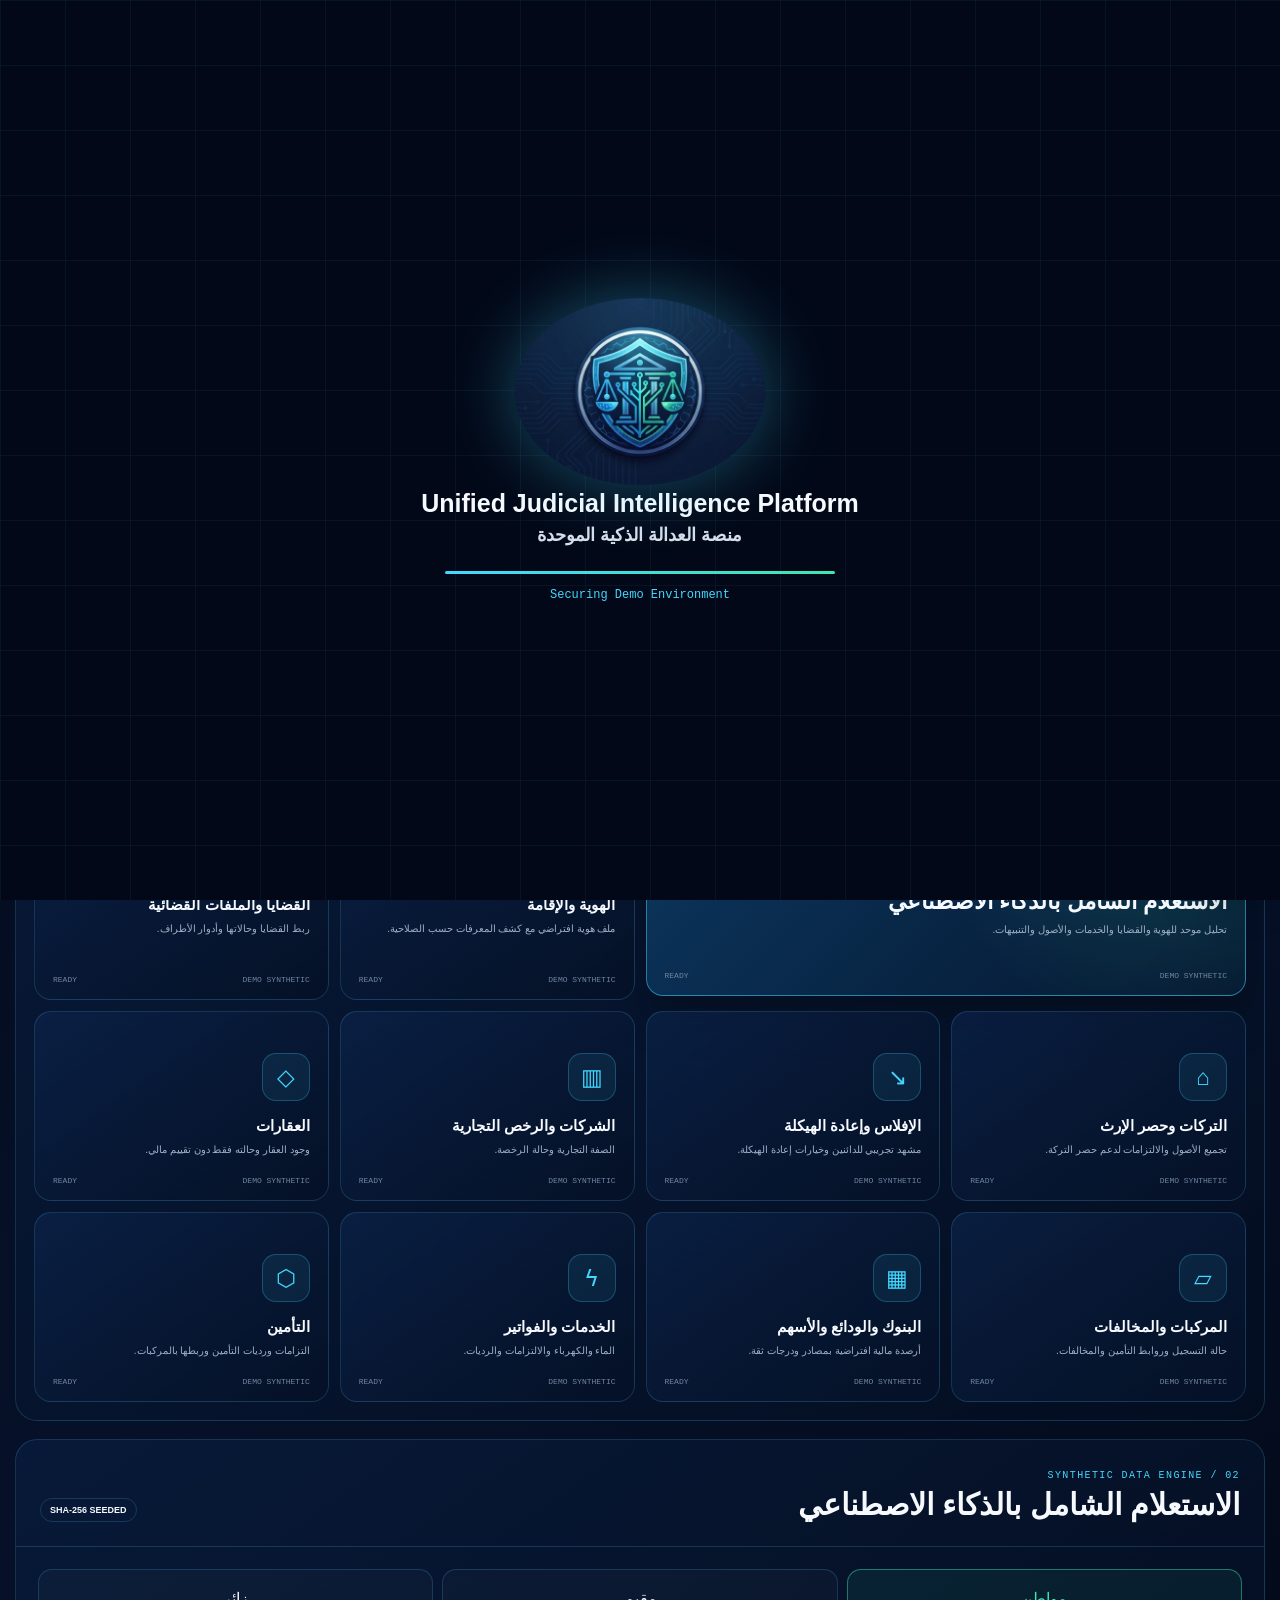
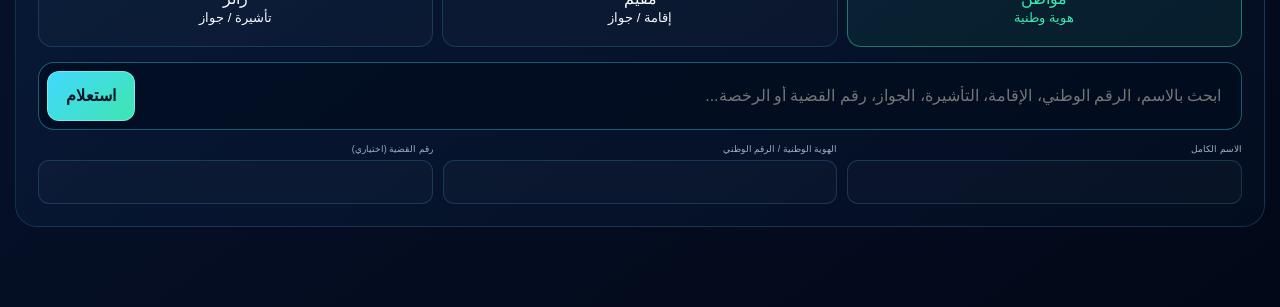
==== downloads/UJIP_Blueprint_Final_Sendable.html @ 2ad42916 "Launch cinematic UJIP Hub71 MVP" ====
<!doctype html>
<html lang="ar" dir="rtl">
<head>
<meta charset="utf-8" />
<meta name="viewport" content="width=device-width,initial-scale=1,viewport-fit=cover" />
<meta name="theme-color" content="#061129" />
<title>UJIP — Unified Judicial Intelligence Platform</title>
<style>
:root{--bg:#020817;--panel:#071831;--panel2:#0a2447;--line:rgba(90,202,255,.18);--cyan:#42d8ff;--emerald:#3ee6af;--amber:#ffc56e;--red:#ff758f;--text:#f6faff;--muted:#9eafc6;--r:22px}*{box-sizing:border-box}html{scroll-behavior:smooth}body{margin:0;min-width:320px;color:var(--text);font-family:Segoe UI,Tahoma,Arial,sans-serif;background:radial-gradient(circle at 85% 0,rgba(45,143,230,.2),transparent 34rem),linear-gradient(145deg,#020817,#061129 55%,#020817);overflow-x:hidden}body:before{content:"";position:fixed;inset:0;z-index:-1;background-image:linear-gradient(rgba(66,216,255,.035) 1px,transparent 1px),linear-gradient(90deg,rgba(66,216,255,.035) 1px,transparent 1px);background-size:44px 44px;mask-image:linear-gradient(#000,transparent)}button,input,select,textarea{font:inherit}button{color:inherit}.pre{position:fixed;inset:0;z-index:9999;display:grid;place-items:center;background:#020817;transition:.7s}.pre.hide{opacity:0;visibility:hidden}.pre:before{content:"";position:absolute;inset:0;background-image:linear-gradient(rgba(66,216,255,.06) 1px,transparent 1px),linear-gradient(90deg,rgba(66,216,255,.06) 1px,transparent 1px);background-size:65px 65px;animation:grid 6s linear infinite}.precore{position:relative;width:min(520px,90vw);text-align:center}.precore img{width:250px;border-radius:50%;filter:drop-shadow(0 0 35px rgba(66,216,255,.35));animation:float 2.8s ease-in-out infinite}.precore h1{font-size:25px;margin:0}.precore h2{font-size:18px;margin:6px 0;color:#d5dfeb}.bar{height:3px;margin:25px auto 14px;width:75%;background:rgba(255,255,255,.07);border-radius:99px;overflow:hidden}.bar i{display:block;height:100%;width:0;background:linear-gradient(90deg,var(--cyan),var(--emerald));animation:load 4.4s linear forwards}.step{font:12px ui-monospace,monospace;color:var(--cyan)}@keyframes load{to{width:100%}}@keyframes grid{to{background-position:65px 65px}}@keyframes float{50%{transform:translateY(-7px)}}header{position:sticky;top:0;z-index:50;height:74px;padding:0 22px;display:flex;align-items:center;justify-content:space-between;gap:14px;border-bottom:1px solid var(--line);background:rgba(2,8,23,.82);backdrop-filter:blur(20px)}header img{width:230px;height:68px;object-fit:cover;border-radius:14px}.head-actions{display:flex;align-items:center;gap:8px}.badge,.chip{display:inline-flex;align-items:center;border:1px solid var(--line);border-radius:999px;padding:6px 9px;font-size:9px;font-weight:800}.badge{color:var(--emerald);border-color:rgba(62,230,175,.25)}header button{height:40px;padding:0 13px;border:1px solid var(--line);border-radius:11px;background:rgba(255,255,255,.03);cursor:pointer}.wrap{width:min(1480px,calc(100% - 30px));margin:18px auto 80px}.hero{position:relative;min-height:390px;padding:55px;display:grid;grid-template-columns:1.25fr .75fr;align-items:center;overflow:hidden;border:1px solid var(--line);border-radius:30px;background:radial-gradient(circle at 85% 35%,rgba(66,216,255,.18),transparent 28rem),linear-gradient(135deg,rgba(11,38,78,.95),rgba(4,14,33,.95))}.hero h1{font-size:clamp(38px,5vw,76px);line-height:1.04;letter-spacing:-.05em;margin:15px 0}.hero p{max-width:760px;color:var(--muted);font-size:16px;line-height:1.9}.hero img{justify-self:end;width:430px;border-radius:50%;filter:drop-shadow(0 0 38px rgba(66,216,255,.25))}.eyebrow{font:10px ui-monospace,monospace;color:var(--cyan);letter-spacing:.14em}.metrics{display:flex;gap:10px;flex-wrap:wrap;margin-top:28px}.metrics div{min-width:120px;padding:13px;border:1px solid var(--line);border-radius:14px;background:rgba(2,12,29,.5)}.metrics strong{display:block;font-size:24px}.metrics span{color:var(--muted);font-size:9px}.notice{margin:15px 0;padding:14px 17px;display:flex;gap:12px;align-items:center;border:1px solid rgba(66,216,255,.2);border-radius:16px;background:rgba(7,24,49,.78)}.notice strong{font-size:11px}.notice p{margin:4px 0 0;color:var(--muted);font-size:9px}.section{margin-top:18px;border:1px solid var(--line);border-radius:var(--r);overflow:hidden;background:linear-gradient(145deg,rgba(9,28,60,.84),rgba(4,14,33,.94))}.sectitle{padding:24px;display:flex;align-items:end;justify-content:space-between;gap:20px;border-bottom:1px solid var(--line)}.sectitle h2{margin:5px 0 0;font-size:30px}.sectitle p{max-width:480px;margin:0;color:var(--muted);font-size:11px;line-height:1.8}.grid{padding:18px;display:grid;grid-template-columns:repeat(4,1fr);gap:11px}.card{position:relative;min-height:190px;padding:18px;text-align:start;border:1px solid var(--line);border-radius:17px;background:linear-gradient(145deg,rgba(12,37,77,.66),rgba(5,17,39,.92));cursor:pointer;transition:.2s}.card:hover,.card.active{transform:translateY(-4px);border-color:rgba(66,216,255,.5);box-shadow:0 20px 40px rgba(0,0,0,.25)}.card.main{grid-column:span 2;min-height:230px;background:radial-gradient(circle at 90% 10%,rgba(62,230,175,.17),transparent 16rem),linear-gradient(135deg,rgba(15,65,109,.82),rgba(5,23,48,.96))}.ico{width:48px;height:48px;display:grid;place-items:center;border:1px solid rgba(66,216,255,.25);border-radius:14px;color:var(--cyan);background:rgba(66,216,255,.08);font-size:23px}.card h3{margin:16px 0 7px;font-size:15px}.card.main h3{font-size:23px}.card p{margin:0;color:var(--muted);font-size:10px;line-height:1.65}.card footer{position:absolute;bottom:15px;left:18px;right:18px;display:flex;justify-content:space-between;color:#7085a1;font:8px ui-monospace,monospace}.searchbox{padding:22px}.types{display:grid;grid-template-columns:repeat(3,1fr);gap:9px}.types button{min-height:78px;border:1px solid var(--line);border-radius:14px;background:rgba(255,255,255,.025);cursor:pointer}.types button.active{border-color:rgba(62,230,175,.45);background:rgba(62,230,175,.07);color:var(--emerald)}.universal{margin-top:15px;padding:8px;display:flex;gap:8px;border:1px solid rgba(66,216,255,.38);border-radius:16px;background:rgba(2,13,31,.75)}.universal input{flex:1;min-width:0;height:50px;padding:0 12px;color:var(--text);border:0;outline:0;background:transparent}.primary{min-height:48px;padding:0 18px;border:1px solid rgba(174,247,255,.5);border-radius:12px;background:linear-gradient(135deg,var(--cyan),var(--emerald));color:#021626;font-weight:800;cursor:pointer}.fields{margin-top:14px;display:grid;grid-template-columns:repeat(3,1fr);gap:10px}.fields label{display:grid;gap:6px;color:var(--muted);font-size:9px}.fields input{height:44px;padding:0 12px;color:var(--text);border:1px solid var(--line);border-radius:11px;background:rgba(255,255,255,.025);outline:0}.results{display:none}.results.show{display:block}.stats{display:grid;grid-template-columns:repeat(5,1fr);gap:9px;margin-top:18px}.stat{padding:15px;border:1px solid var(--line);border-radius:15px;background:rgba(7,24,49,.8)}.stat span{color:var(--muted);font-size:8px}.stat strong{display:block;margin-top:10px;font-size:21px}.two{display:grid;grid-template-columns:1.55fr .65fr;gap:12px;margin-top:12px}.panel{border:1px solid var(--line);border-radius:18px;overflow:hidden;background:rgba(7,24,49,.86)}.panelhead{padding:15px 17px;display:flex;align-items:center;justify-content:space-between;border-bottom:1px solid var(--line)}.panelhead h3{margin:0;font-size:16px}.panelbody{padding:16px}.identity{display:grid;grid-template-columns:.7fr 1.3fr;gap:12px}.namebox{padding:18px;border:1px solid rgba(66,216,255,.2);border-radius:14px;background:rgba(66,216,255,.04)}.namebox small{color:var(--muted)}.namebox strong{display:block;margin:12px 0;font-size:26px}.details{display:grid;grid-template-columns:repeat(2,1fr);gap:8px}.detail{padding:10px;border:1px solid var(--line);border-radius:10px;background:rgba(255,255,255,.02)}.detail small{display:block;color:var(--muted);font-size:7px}.detail b{display:block;margin-top:5px;font-size:10px}.services{display:grid;grid-template-columns:repeat(2,1fr);gap:9px}.svc{position:relative;padding:13px;border:1px solid var(--line);border-radius:14px;background:rgba(255,255,255,.02)}.svc h4{margin:0 0 5px}.svc p{margin:5px 0;color:var(--muted);font-size:9px}.svc .amounts{display:grid;grid-template-columns:1fr 1fr;gap:7px;margin-top:10px}.svc .amounts div{padding:9px;border:1px solid var(--line);border-radius:9px}.svc .amounts span{display:block;color:var(--muted);font-size:7px}.svc .amounts strong{display:block;margin-top:5px}.red{color:var(--red)}.green{color:var(--emerald)}.summary{line-height:1.9;color:#d8e2ee;font-size:11px}.human{margin-top:12px;padding:11px;border:1px solid rgba(255,197,110,.2);border-radius:11px;color:var(--amber);background:rgba(255,197,110,.05);font-size:9px}.assistantBtn{position:fixed;right:22px;bottom:22px;z-index:80;width:58px;height:58px;border:1px solid rgba(174,247,255,.6);border-radius:18px;background:linear-gradient(135deg,var(--cyan),var(--emerald));color:#021626;font-size:25px;cursor:pointer;box-shadow:0 18px 45px rgba(0,0,0,.35)}.chat{position:fixed;inset:0;z-index:100;display:none}.chat.show{display:block}.shade{position:absolute;inset:0;background:rgba(0,5,15,.65);backdrop-filter:blur(7px)}.chatpanel{position:absolute;top:12px;bottom:12px;right:12px;width:min(440px,calc(100vw - 24px));display:grid;grid-template-rows:auto 1fr auto;border:1px solid rgba(66,216,255,.25);border-radius:23px;background:linear-gradient(#071831,#020a19);overflow:hidden}.chatpanel header{position:static;height:70px;padding:10px 13px}.chatbrand{display:flex;align-items:center;gap:9px}.chatbrand img{width:46px;height:46px;border-radius:12px}.chatbrand strong{display:block}.chatbrand span{font-size:7px;color:var(--emerald)}.close{width:36px;height:36px;padding:0}.msgs{padding:14px;overflow-y:auto;display:flex;flex-direction:column;gap:10px}.msg{max-width:85%;padding:10px;border:1px solid var(--line);border-radius:13px;background:rgba(255,255,255,.03);font-size:10px;line-height:1.7;white-space:pre-line}.msg.user{margin-right:auto;background:rgba(66,216,255,.08)}.composer{padding:10px;display:flex;gap:7px;border-top:1px solid var(--line)}.composer textarea{flex:1;resize:none;padding:10px;color:var(--text);border:1px solid var(--line);border-radius:11px;background:rgba(255,255,255,.025);outline:0}.report{display:none}.printBtn{margin-top:12px;width:100%}@media(max-width:1000px){.grid{grid-template-columns:repeat(3,1fr)}.stats{grid-template-columns:repeat(3,1fr)}.two{grid-template-columns:1fr}.hero{grid-template-columns:1fr}.hero img{position:absolute;opacity:.16;right:-50px;bottom:-20px}.report{display:none}}@media(max-width:700px){header{padding:0 10px}header img{width:150px}.badge{display:none}.wrap{width:calc(100% - 20px);margin-top:10px}.hero{min-height:420px;padding:24px;border-radius:22px}.hero h1{font-size:42px}.grid{grid-template-columns:1fr}.card.main{grid-column:auto}.sectitle{align-items:flex-start;flex-direction:column}.types{gap:6px}.types button{font-size:11px}.universal{flex-wrap:wrap}.universal input{flex-basis:100%}.universal .primary{width:100%}.fields{grid-template-columns:1fr}.stats{grid-template-columns:repeat(2,1fr)}.identity{grid-template-columns:1fr}.services{grid-template-columns:1fr}.assistantBtn{right:12px;bottom:12px}.chatpanel{top:auto;left:0;right:0;bottom:0;width:100%;height:90svh;border-radius:22px 22px 0 0}}@media print{body{background:white;color:#10223a}.pre,header,.hero,.notice,.section:not(.results),.stats,.assistantBtn,.chat{display:none!important}.wrap{width:100%;margin:0}.results.show{display:block}.two{display:block}.panel{display:none}.report{display:block;color:#10223a;padding:20px}.report img{width:220px}.report h1{border-bottom:2px solid #173b68;padding-bottom:12px}.report table{width:100%;border-collapse:collapse}.report th,.report td{padding:8px;border:1px solid #dce4ee;text-align:right}.report .wm{position:fixed;top:45%;left:15%;transform:rotate(-25deg);font-size:60px;color:rgba(20,65,105,.08);font-weight:900}}
</style>
</head>
<body>
<div class="pre" id="pre"><div class="precore"><img src="[data-uri]" alt="UJIP emblem"><h1>Unified Judicial Intelligence Platform</h1><h2>منصة العدالة الذكية الموحدة</h2><div class="bar"><i></i></div><div class="step" id="step">Initializing Synthetic Data Engine</div></div></div>
<header><img src="[data-uri]" alt="UJIP"><div class="head-actions"><span class="badge">● SYNTHETIC DEMO</span><select id="role" aria-label="الدور التشغيلي"><option>موظف قضائي</option><option>قاضٍ</option><option>مدير نظام</option><option>أمين إفلاس</option><option>مدقق</option></select></div></header>
<main class="wrap">
<section class="hero"><div><span class="eyebrow">JUDICIAL INTELLIGENCE / SAFE DEMO</span><h1>مركز الاستعلام القضائي الذكي</h1><p>واجهة موحدة تجمع وتحلل بيانات افتراضية من موصلات تجريبية متعددة، مع رقابة بشرية وسجل تدقيق لكل إجراء.</p><div class="metrics"><div><strong>11</strong><span>مسار استعلام</span></div><div><strong>100%</strong><span>بيانات افتراضية</span></div><div><strong>HITL</strong><span>مراجعة بشرية</span></div></div></div><img src="[data-uri]" alt="UJIP emblem"></section>
<div class="notice"><div>🛡️</div><div><strong>نسخة عرض آمنة</strong><p>جميع البيانات افتراضية بالكامل وغير مرتبطة بأي أشخاص حقيقيين أو سجلات رسمية أو قواعد بيانات حكومية. لا توجد تكاملات رسمية.</p></div></div>
<section class="section"><div class="sectitle"><div><span class="eyebrow">01 / INQUIRY MATRIX</span><h2>اختر مسار الاستعلام</h2></div><p>كل بطاقة تضبط مساحة البحث على سياق محدد. الاستعلام الشامل هو المسار الرئيسي.</p></div><div class="grid" id="cards"></div></section>
<section class="section" id="search"><div class="sectitle"><div><span class="eyebrow">02 / SYNTHETIC DATA ENGINE</span><h2 id="searchTitle">الاستعلام الشامل بالذكاء الاصطناعي</h2></div><span class="chip">SHA-256 SEEDED</span></div><div class="searchbox"><div class="types"><button class="active" data-person="citizen">مواطن<br><small>هوية وطنية</small></button><button data-person="resident">مقيم<br><small>إقامة / جواز</small></button><button data-person="visitor">زائر<br><small>تأشيرة / جواز</small></button></div><div class="universal"><input id="query" placeholder="ابحث بالاسم، الرقم الوطني، الإقامة، التأشيرة، الجواز، رقم القضية أو الرخصة..."><button class="primary" id="run">استعلام</button></div><div class="fields" id="fields"></div></div></section>
<section class="results" id="results"><div class="stats" id="stats"></div><div class="two"><div><section class="panel"><div class="panelhead"><h3>ملف الهوية</h3><span class="chip">SYNTHETIC</span></div><div class="panelbody identity" id="identity"></div></section><section class="panel" style="margin-top:12px"><div class="panelhead"><h3>كشوف حسابات الخدمات</h3><span class="chip">4 CONNECTORS</span></div><div class="panelbody services" id="services"></div></section></div><aside><section class="panel"><div class="panelhead"><h3>الملخص الذكي</h3><span class="chip" id="confidence"></span></div><div class="panelbody"><p class="summary" id="summary"></p><div class="human">⚠ يتطلب مراجعة بشرية — توصية ذكاء اصطناعي وليست قراراً قضائياً.</div><button class="primary printBtn" onclick="window.print()">طباعة / حفظ PDF</button></div></section></aside></div><article class="report" id="report"></article></section>
</main>
<button class="assistantBtn" id="chatOpen">💬</button><div class="chat" id="chat"><button class="shade" id="shade" aria-label="close"></button><aside class="chatpanel"><header><div class="chatbrand"><img src="[data-uri]" alt="UJIP app icon"><div><strong>مساعد UJIP الذكي</strong><span>LOCAL · OFFLINE · SYNTHETIC</span></div></div><button class="close" id="chatClose">✕</button></header><div class="msgs" id="msgs"><div class="msg">مرحباً، أنا مساعد UJIP الذكي. أشرح المنصة والملف التجريبي ومسارات التركات والإفلاس والمبادئ القانونية المحلية. لا أستخدم أي API خارجي.</div></div><div class="composer"><textarea id="ask" rows="2" placeholder="اسأل عن المنصة أو الملف أو مبدأ قانوني تجريبي..."></textarea><button class="primary" id="send">إرسال</button></div></aside></div>
<script>
const STEPS=['Initializing Synthetic Data Engine','Preparing Judicial AI Layer','Securing Demo Environment','Loading UJIP Workspace'];let si=0;setInterval(()=>{si=Math.min(si+1,3);document.getElementById('step').textContent=STEPS[si]},1000);setTimeout(()=>document.getElementById('pre').classList.add('hide'),4400);
const ITEMS=[['comprehensive','✦','الاستعلام الشامل بالذكاء الاصطناعي','تحليل موحد للهوية والقضايا والخدمات والأصول والتنبيهات.'],['identity','▣','الهوية والإقامة','ملف هوية افتراضي مع كشف المعرفات حسب الصلاحية.'],['cases','▤','القضايا والملفات القضائية','ربط القضايا وحالاتها وأدوار الأطراف.'],['estates','⌂','التركات وحصر الإرث','تجميع الأصول والالتزامات لدعم حصر التركة.'],['bankruptcy','↘','الإفلاس وإعادة الهيكلة','مشهد تجريبي للدائنين وخيارات إعادة الهيكلة.'],['companies','▥','الشركات والرخص التجارية','الصفة التجارية وحالة الرخصة.'],['properties','◇','العقارات','وجود العقار وحالته فقط دون تقييم مالي.'],['vehicles','▱','المركبات والمخالفات','حالة التسجيل وروابط التأمين والمخالفات.'],['banks','▦','البنوك والودائع والأسهم','أرصدة مالية افتراضية بمصادر ودرجات ثقة.'],['utilities','ϟ','الخدمات والفواتير','الماء والكهرباء والالتزامات والرديات.'],['insurance','⬡','التأمين','التزامات ورديات التأمين وربطها بالمركبات.']];const cards=document.getElementById('cards');ITEMS.forEach((x,i)=>{const b=document.createElement('button');b.className='card '+(i===0?'main active':'');b.innerHTML='<span class="ico">'+x[1]+'</span><h3>'+x[2]+'</h3><p>'+x[3]+'</p><footer><span>DEMO SYNTHETIC</span><span>READY</span></footer>';b.onclick=()=>{document.querySelectorAll('.card').forEach(c=>c.classList.remove('active'));b.classList.add('active');document.getElementById('searchTitle').textContent=x[2];document.getElementById('search').scrollIntoView()};cards.appendChild(b)});
let person='citizen',profile=null;const types=document.querySelectorAll('[data-person]');types.forEach(b=>b.onclick=()=>{types.forEach(x=>x.classList.remove('active'));b.classList.add('active');person=b.dataset.person;renderFields()});function renderFields(){const f=document.getElementById('fields');const common='<label>الاسم الكامل<input id="fname"></label>';if(person==='citizen')f.innerHTML=common+'<label>الهوية الوطنية / الرقم الوطني<input id="pid"></label><label>رقم القضية (اختياري)<input id="case"></label>';if(person==='resident')f.innerHTML=common+'<label>رقم الإقامة<input id="pid"></label><label>الرقم الموحد (اختياري)<input id="sid"></label><label>رقم الجواز (اختياري)<input id="passport"></label><label>رقم القضية (اختياري)<input id="case"></label>';if(person==='visitor')f.innerHTML=common+'<label>رقم التأشيرة<input id="pid"></label><label>رقم الجواز<input id="passport"></label><label>رقم الدخول (اختياري)<input id="sid"></label><label>رقم القضية (اختياري)<input id="case"></label>'}renderFields();
function norm(s){return(s||'').trim().replace(/[٠-٩]/g,d=>'٠١٢٣٤٥٦٧٨٩'.indexOf(d)).replace(/[أإآٱ]/g,'ا').replace(/ى/g,'ي').replace(/s+/g,' ').toLowerCase()}async function hash(s){const d=await crypto.subtle.digest('SHA-256',new TextEncoder().encode('ujip-demo::'+person+'::'+norm(s)));return[...new Uint8Array(d)].map(b=>b.toString(16).padStart(2,'0')).join('')}function rng(hex){let a=parseInt(hex.slice(0,8),16)>>>0;return()=>{a|=0;a=a+0x6D2B79F5|0;let t=Math.imul(a^a>>>15,1|a);t=t+Math.imul(t^t>>>7,61|t)^t;return((t^t>>>14)>>>0)/4294967296}}function pick(r,a){return a[Math.floor(r()*a.length)%a.length]}function int(r,a,b){return a+Math.floor(r()*(b-a+1))}function digits(r,n){let s='';while(n--)s+=Math.floor(r()*10);return s}function mask(s){return s.slice(0,3)+'••••••'+s.slice(-2)}
async function generate(raw){const h=await hash(raw),r=rng(h),isName=!/d/.test(raw);const first=['خالد','سالم','ناصر','فيصل','طارق','ماجد','سيف','يوسف','عمر','حمد'],fam=['الهاجري','الشامسي','المنصوري','الزعابي','الكتبي','البلوشي'];const name=isName?raw.trim():pick(r,first)+' '+pick(r,first)+' '+pick(r,fam);const id='784'+digits(r,12),caseCount=int(r,0,4);const services=['الماء','الكهرباء','شركات التأمين','مخالفات السير'].map((n,i)=>{const sr=rng(h+i+'55');const st=pick(sr,['لا توجد مستحقات','التزامات نشطة','ردية متاحة','تحتاج مراجعة','بانتظار الرد']);const due=st==='التزامات نشطة'||st==='تحتاج مراجعة'?int(sr,1,45)*50:0;const refund=st==='ردية متاحة'?int(sr,1,28)*25:0;return{name:n,status:st,due,refund,ref:mask(n.slice(0,2)+'-'+digits(sr,9)),confidence:int(sr,86,99)}});const due=services.reduce((a,s)=>a+s.due,0),refund=services.reduce((a,s)=>a+s.refund,0),banks=int(r,10000,280000),risk=caseCount>2||due>1800?'مرتفع':caseCount||due?'متوسط':'منخفض';return{h,name,id:mask(id),idFull:id,match:isName?int(r,98,100):100,person,cases:caseCount,services,due,refund,banks,risk,confidence:int(r,89,98),profileId:'UJIP-'+h.slice(0,8).toUpperCase()}}
function money(x){return new Intl.NumberFormat('en-US',{style:'currency',currency:'AED',maximumFractionDigits:0}).format(x)}function render(p){profile=p;document.getElementById('results').classList.add('show');document.getElementById('stats').innerHTML=[['نسبة التطابق',p.match+'%'],['القضايا',p.cases],['إجمالي الالتزامات',money(p.due)],['إجمالي الرديات',money(p.refund)],['السيولة التجريبية',money(p.banks)]].map(x=>'<div class="stat"><span>'+x[0]+'</span><strong>'+x[1]+'</strong></div>').join('');document.getElementById('identity').innerHTML='<div class="namebox"><small>الاسم المطابق</small><strong>'+p.name+'</strong><span class="chip">مطابقة مباشرة · '+p.match+'%</span></div><div class="details"><div class="detail"><small>معرف الملف</small><b>'+p.profileId+'</b></div><div class="detail"><small>نوع الشخص</small><b>'+({citizen:'مواطن',resident:'مقيم',visitor:'زائر'}[p.person])+'</b></div><div class="detail"><small>الهوية الافتراضية</small><b>'+p.id+'</b></div><div class="detail"><small>مستوى المخاطر</small><b>'+p.risk+'</b></div><div class="detail"><small>حالة السجل</small><b>نشط — تجريبي</b></div><div class="detail"><small>الدخل الشهري التجريبي</small><b>'+money(Math.round(p.banks/12/500)*500)+'</b></div></div>';document.getElementById('services').innerHTML=p.services.map(s=>'<article class="svc"><h4>'+s.name+'</h4><p>'+s.status+' · '+s.ref+' · '+s.confidence+'%</p><div class="amounts"><div><span>الالتزامات</span><strong class="red">'+money(s.due)+'</strong></div><div><span>الرديات</span><strong class="green">'+money(s.refund)+'</strong></div></div></article>').join('');document.getElementById('confidence').textContent=p.confidence+'% ثقة';const sum='تحليل تجريبي للملف '+p.profileId+' باسم «'+p.name+'» ('+p.match+'% تطابق). يرتبط بـ '+p.cases+' قضية، والتزامات خدمية بقيمة '+money(p.due)+' مقابل رديات '+money(p.refund)+'. الأصول العقارية والمركبات — إن وجدت — تظهر كوجود وحالة فقط دون تقييم مالي. مستوى المخاطر التجريبي: '+p.risk+'. هذا التحليل لا يمثل أي سجل رسمي.';document.getElementById('summary').textContent=sum;document.getElementById('report').innerHTML='<div class="wm">SYNTHETIC DATA</div><img src="[data-uri]"><h1>تقرير الاستعلام الشامل — نسخة عرض</h1><p><b>معرف الملف:</b> '+p.profileId+'</p><p><b>الاسم:</b> '+p.name+'</p><p>'+sum+'</p><h2>كشوف الخدمات</h2><table><tr><th>الخدمة</th><th>الحالة</th><th>الالتزامات</th><th>الرديات</th></tr>'+p.services.map(s=>'<tr><td>'+s.name+'</td><td>'+s.status+'</td><td>'+money(s.due)+'</td><td>'+money(s.refund)+'</td></tr>').join('')+'</table><p><b>تنبيه:</b> جميع البيانات افتراضية لأغراض العرض، ولا توجد شراكة رسمية أو تكامل حكومي ضمن هذه النسخة.</p>';document.getElementById('results').scrollIntoView()}
document.getElementById('run').onclick=async()=>{const raw=document.getElementById('query').value.trim()||(document.getElementById('fname')?.value.trim())||(document.getElementById('pid')?.value.trim());if(!raw){alert('أدخل اسماً أو رقماً صالحاً.');return}const b=document.getElementById('run');b.disabled=true;b.textContent='جارٍ التحليل…';render(await generate(raw));b.disabled=false;b.textContent='استعلام'};
const chat=document.getElementById('chat');document.getElementById('chatOpen').onclick=()=>chat.classList.add('show');document.getElementById('chatClose').onclick=()=>chat.classList.remove('show');document.getElementById('shade').onclick=()=>chat.classList.remove('show');function answer(q){q=q.toLowerCase();if(/خصوصية|سرية/.test(q))return'مبدأ الخصوصية — Demo Principle 1\n\nتُحجب المعرفات الحساسة افتراضياً ولا تُكشف إلا للمستخدم المخول مع تسجيل عملية الكشف.\n\nهذه إجابة تجريبية وليست استشارة قانونية. يجب الرجوع إلى النص الرسمي المعتمد.';if(/تركة|ارث|إرث/.test(q))return'مسار التركة يجمع الأصول والالتزامات والرديات ثم يحيل الملف للمراجعة البشرية قبل سداد الديون والتوزيع. العقارات والمركبات تظهر كوجود وحالة فقط.';if(/افلاس|إفلاس/.test(q))return'سيناريو الإفلاس يتيح لأمين الإفلاس مراجعة الدائنين والأصول المالية وتوصيات إعادة الهيكلة دون اعتماد آلي.';if(/مادة|قانون/.test(q))return'لا أملك النص الرسمي لهذه المادة داخل نسخة العرض الحالية، لكن يمكنني شرح المبدأ العام. هذه إجابة تجريبية وليست استشارة قانونية.';if(/نتيجة|ملف|ملخص/.test(q)&&profile)return document.getElementById('summary').textContent;return'يمكنني شرح المنصة والملف التجريبي والتركات والإفلاس والخدمات والمبادئ القانونية المحلية. لا أستخدم بيانات حقيقية ولا API خارجي.'}document.getElementById('send').onclick=()=>{const a=document.getElementById('ask'),q=a.value.trim();if(!q)return;const msgs=document.getElementById('msgs');msgs.insertAdjacentHTML('beforeend','<div class="msg user">'+q.replace(/</g,'&lt;')+'</div>');a.value='';setTimeout(()=>{msgs.insertAdjacentHTML('beforeend','<div class="msg">'+answer(q)+'</div>');msgs.scrollTop=msgs.scrollHeight},400)};
</script>
</body></html>
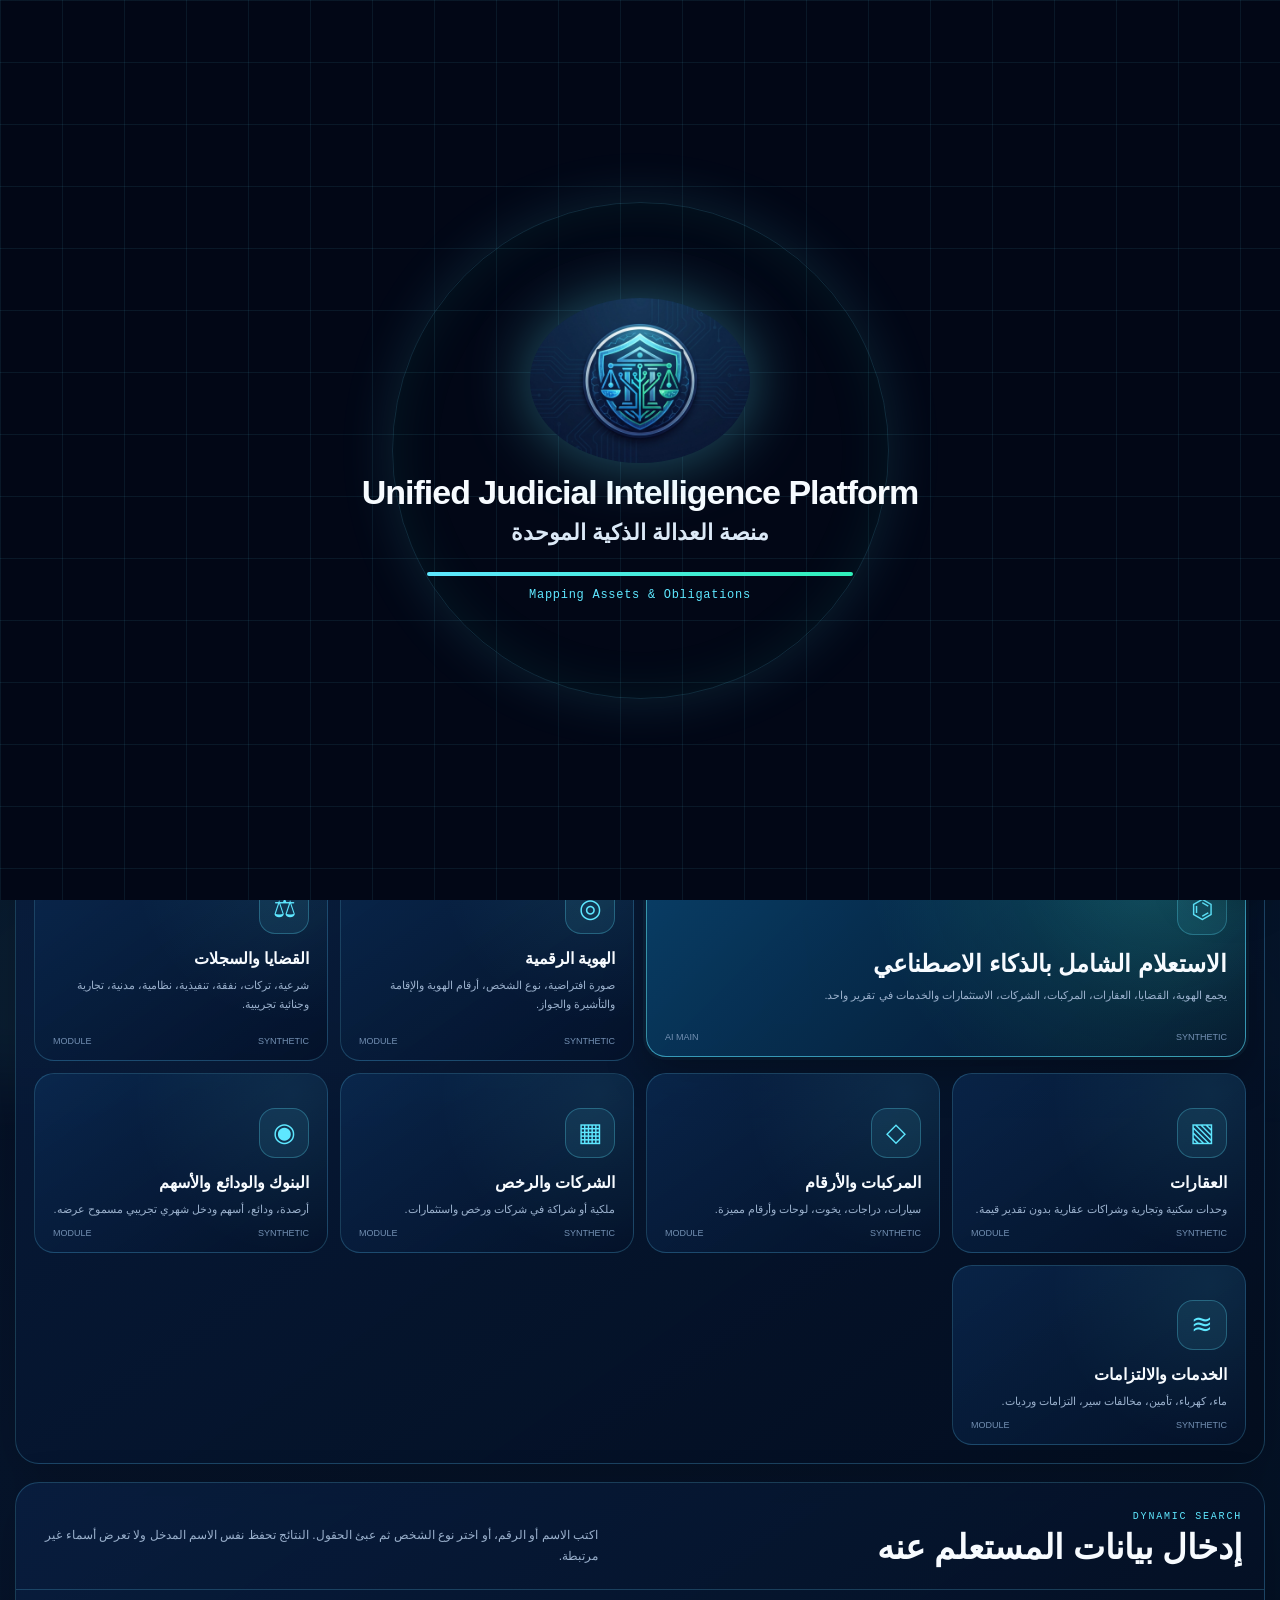
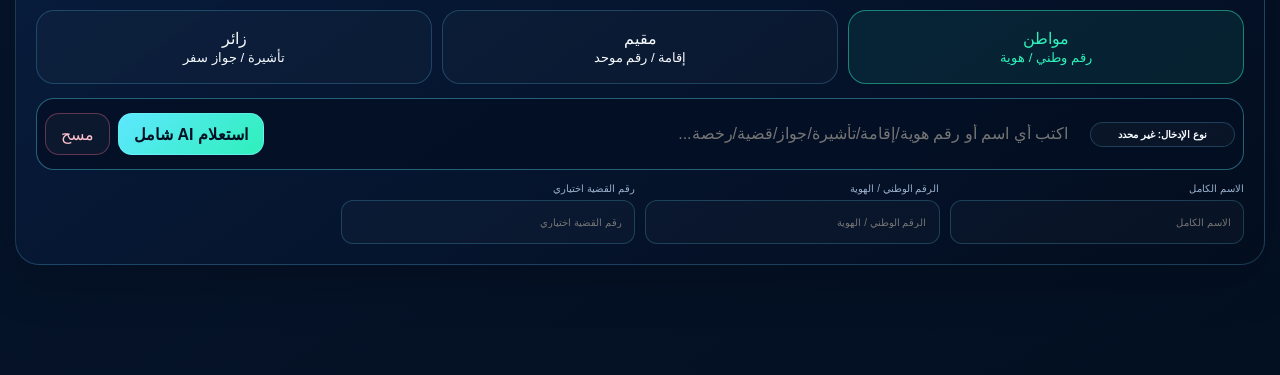
==== commit 82aa6eb2: "Replace downloadable HTML with comprehensive inquiry v2" ====
--- a/downloads/UJIP_Blueprint_Final_Sendable.html
+++ b/downloads/UJIP_Blueprint_Final_Sendable.html
@@ -2,32 +2,82 @@
 <html lang="ar" dir="rtl">
 <head>
 <meta charset="utf-8" />
-<meta name="viewport" content="width=device-width,initial-scale=1,viewport-fit=cover" />
-<meta name="theme-color" content="#061129" />
-<title>UJIP — Unified Judicial Intelligence Platform</title>
+<meta name="viewport" content="width=device-width, initial-scale=1, viewport-fit=cover" />
+<meta name="theme-color" content="#06162e" />
+<title>UJIP — AI Comprehensive Inquiry</title>
 <style>
-:root{--bg:#020817;--panel:#071831;--panel2:#0a2447;--line:rgba(90,202,255,.18);--cyan:#42d8ff;--emerald:#3ee6af;--amber:#ffc56e;--red:#ff758f;--text:#f6faff;--muted:#9eafc6;--r:22px}*{box-sizing:border-box}html{scroll-behavior:smooth}body{margin:0;min-width:320px;color:var(--text);font-family:Segoe UI,Tahoma,Arial,sans-serif;background:radial-gradient(circle at 85% 0,rgba(45,143,230,.2),transparent 34rem),linear-gradient(145deg,#020817,#061129 55%,#020817);overflow-x:hidden}body:before{content:"";position:fixed;inset:0;z-index:-1;background-image:linear-gradient(rgba(66,216,255,.035) 1px,transparent 1px),linear-gradient(90deg,rgba(66,216,255,.035) 1px,transparent 1px);background-size:44px 44px;mask-image:linear-gradient(#000,transparent)}button,input,select,textarea{font:inherit}button{color:inherit}.pre{position:fixed;inset:0;z-index:9999;display:grid;place-items:center;background:#020817;transition:.7s}.pre.hide{opacity:0;visibility:hidden}.pre:before{content:"";position:absolute;inset:0;background-image:linear-gradient(rgba(66,216,255,.06) 1px,transparent 1px),linear-gradient(90deg,rgba(66,216,255,.06) 1px,transparent 1px);background-size:65px 65px;animation:grid 6s linear infinite}.precore{position:relative;width:min(520px,90vw);text-align:center}.precore img{width:250px;border-radius:50%;filter:drop-shadow(0 0 35px rgba(66,216,255,.35));animation:float 2.8s ease-in-out infinite}.precore h1{font-size:25px;margin:0}.precore h2{font-size:18px;margin:6px 0;color:#d5dfeb}.bar{height:3px;margin:25px auto 14px;width:75%;background:rgba(255,255,255,.07);border-radius:99px;overflow:hidden}.bar i{display:block;height:100%;width:0;background:linear-gradient(90deg,var(--cyan),var(--emerald));animation:load 4.4s linear forwards}.step{font:12px ui-monospace,monospace;color:var(--cyan)}@keyframes load{to{width:100%}}@keyframes grid{to{background-position:65px 65px}}@keyframes float{50%{transform:translateY(-7px)}}header{position:sticky;top:0;z-index:50;height:74px;padding:0 22px;display:flex;align-items:center;justify-content:space-between;gap:14px;border-bottom:1px solid var(--line);background:rgba(2,8,23,.82);backdrop-filter:blur(20px)}header img{width:230px;height:68px;object-fit:cover;border-radius:14px}.head-actions{display:flex;align-items:center;gap:8px}.badge,.chip{display:inline-flex;align-items:center;border:1px solid var(--line);border-radius:999px;padding:6px 9px;font-size:9px;font-weight:800}.badge{color:var(--emerald);border-color:rgba(62,230,175,.25)}header button{height:40px;padding:0 13px;border:1px solid var(--line);border-radius:11px;background:rgba(255,255,255,.03);cursor:pointer}.wrap{width:min(1480px,calc(100% - 30px));margin:18px auto 80px}.hero{position:relative;min-height:390px;padding:55px;display:grid;grid-template-columns:1.25fr .75fr;align-items:center;overflow:hidden;border:1px solid var(--line);border-radius:30px;background:radial-gradient(circle at 85% 35%,rgba(66,216,255,.18),transparent 28rem),linear-gradient(135deg,rgba(11,38,78,.95),rgba(4,14,33,.95))}.hero h1{font-size:clamp(38px,5vw,76px);line-height:1.04;letter-spacing:-.05em;margin:15px 0}.hero p{max-width:760px;color:var(--muted);font-size:16px;line-height:1.9}.hero img{justify-self:end;width:430px;border-radius:50%;filter:drop-shadow(0 0 38px rgba(66,216,255,.25))}.eyebrow{font:10px ui-monospace,monospace;color:var(--cyan);letter-spacing:.14em}.metrics{display:flex;gap:10px;flex-wrap:wrap;margin-top:28px}.metrics div{min-width:120px;padding:13px;border:1px solid var(--line);border-radius:14px;background:rgba(2,12,29,.5)}.metrics strong{display:block;font-size:24px}.metrics span{color:var(--muted);font-size:9px}.notice{margin:15px 0;padding:14px 17px;display:flex;gap:12px;align-items:center;border:1px solid rgba(66,216,255,.2);border-radius:16px;background:rgba(7,24,49,.78)}.notice strong{font-size:11px}.notice p{margin:4px 0 0;color:var(--muted);font-size:9px}.section{margin-top:18px;border:1px solid var(--line);border-radius:var(--r);overflow:hidden;background:linear-gradient(145deg,rgba(9,28,60,.84),rgba(4,14,33,.94))}.sectitle{padding:24px;display:flex;align-items:end;justify-content:space-between;gap:20px;border-bottom:1px solid var(--line)}.sectitle h2{margin:5px 0 0;font-size:30px}.sectitle p{max-width:480px;margin:0;color:var(--muted);font-size:11px;line-height:1.8}.grid{padding:18px;display:grid;grid-template-columns:repeat(4,1fr);gap:11px}.card{position:relative;min-height:190px;padding:18px;text-align:start;border:1px solid var(--line);border-radius:17px;background:linear-gradient(145deg,rgba(12,37,77,.66),rgba(5,17,39,.92));cursor:pointer;transition:.2s}.card:hover,.card.active{transform:translateY(-4px);border-color:rgba(66,216,255,.5);box-shadow:0 20px 40px rgba(0,0,0,.25)}.card.main{grid-column:span 2;min-height:230px;background:radial-gradient(circle at 90% 10%,rgba(62,230,175,.17),transparent 16rem),linear-gradient(135deg,rgba(15,65,109,.82),rgba(5,23,48,.96))}.ico{width:48px;height:48px;display:grid;place-items:center;border:1px solid rgba(66,216,255,.25);border-radius:14px;color:var(--cyan);background:rgba(66,216,255,.08);font-size:23px}.card h3{margin:16px 0 7px;font-size:15px}.card.main h3{font-size:23px}.card p{margin:0;color:var(--muted);font-size:10px;line-height:1.65}.card footer{position:absolute;bottom:15px;left:18px;right:18px;display:flex;justify-content:space-between;color:#7085a1;font:8px ui-monospace,monospace}.searchbox{padding:22px}.types{display:grid;grid-template-columns:repeat(3,1fr);gap:9px}.types button{min-height:78px;border:1px solid var(--line);border-radius:14px;background:rgba(255,255,255,.025);cursor:pointer}.types button.active{border-color:rgba(62,230,175,.45);background:rgba(62,230,175,.07);color:var(--emerald)}.universal{margin-top:15px;padding:8px;display:flex;gap:8px;border:1px solid rgba(66,216,255,.38);border-radius:16px;background:rgba(2,13,31,.75)}.universal input{flex:1;min-width:0;height:50px;padding:0 12px;color:var(--text);border:0;outline:0;background:transparent}.primary{min-height:48px;padding:0 18px;border:1px solid rgba(174,247,255,.5);border-radius:12px;background:linear-gradient(135deg,var(--cyan),var(--emerald));color:#021626;font-weight:800;cursor:pointer}.fields{margin-top:14px;display:grid;grid-template-columns:repeat(3,1fr);gap:10px}.fields label{display:grid;gap:6px;color:var(--muted);font-size:9px}.fields input{height:44px;padding:0 12px;color:var(--text);border:1px solid var(--line);border-radius:11px;background:rgba(255,255,255,.025);outline:0}.results{display:none}.results.show{display:block}.stats{display:grid;grid-template-columns:repeat(5,1fr);gap:9px;margin-top:18px}.stat{padding:15px;border:1px solid var(--line);border-radius:15px;background:rgba(7,24,49,.8)}.stat span{color:var(--muted);font-size:8px}.stat strong{display:block;margin-top:10px;font-size:21px}.two{display:grid;grid-template-columns:1.55fr .65fr;gap:12px;margin-top:12px}.panel{border:1px solid var(--line);border-radius:18px;overflow:hidden;background:rgba(7,24,49,.86)}.panelhead{padding:15px 17px;display:flex;align-items:center;justify-content:space-between;border-bottom:1px solid var(--line)}.panelhead h3{margin:0;font-size:16px}.panelbody{padding:16px}.identity{display:grid;grid-template-columns:.7fr 1.3fr;gap:12px}.namebox{padding:18px;border:1px solid rgba(66,216,255,.2);border-radius:14px;background:rgba(66,216,255,.04)}.namebox small{color:var(--muted)}.namebox strong{display:block;margin:12px 0;font-size:26px}.details{display:grid;grid-template-columns:repeat(2,1fr);gap:8px}.detail{padding:10px;border:1px solid var(--line);border-radius:10px;background:rgba(255,255,255,.02)}.detail small{display:block;color:var(--muted);font-size:7px}.detail b{display:block;margin-top:5px;font-size:10px}.services{display:grid;grid-template-columns:repeat(2,1fr);gap:9px}.svc{position:relative;padding:13px;border:1px solid var(--line);border-radius:14px;background:rgba(255,255,255,.02)}.svc h4{margin:0 0 5px}.svc p{margin:5px 0;color:var(--muted);font-size:9px}.svc .amounts{display:grid;grid-template-columns:1fr 1fr;gap:7px;margin-top:10px}.svc .amounts div{padding:9px;border:1px solid var(--line);border-radius:9px}.svc .amounts span{display:block;color:var(--muted);font-size:7px}.svc .amounts strong{display:block;margin-top:5px}.red{color:var(--red)}.green{color:var(--emerald)}.summary{line-height:1.9;color:#d8e2ee;font-size:11px}.human{margin-top:12px;padding:11px;border:1px solid rgba(255,197,110,.2);border-radius:11px;color:var(--amber);background:rgba(255,197,110,.05);font-size:9px}.assistantBtn{position:fixed;right:22px;bottom:22px;z-index:80;width:58px;height:58px;border:1px solid rgba(174,247,255,.6);border-radius:18px;background:linear-gradient(135deg,var(--cyan),var(--emerald));color:#021626;font-size:25px;cursor:pointer;box-shadow:0 18px 45px rgba(0,0,0,.35)}.chat{position:fixed;inset:0;z-index:100;display:none}.chat.show{display:block}.shade{position:absolute;inset:0;background:rgba(0,5,15,.65);backdrop-filter:blur(7px)}.chatpanel{position:absolute;top:12px;bottom:12px;right:12px;width:min(440px,calc(100vw - 24px));display:grid;grid-template-rows:auto 1fr auto;border:1px solid rgba(66,216,255,.25);border-radius:23px;background:linear-gradient(#071831,#020a19);overflow:hidden}.chatpanel header{position:static;height:70px;padding:10px 13px}.chatbrand{display:flex;align-items:center;gap:9px}.chatbrand img{width:46px;height:46px;border-radius:12px}.chatbrand strong{display:block}.chatbrand span{font-size:7px;color:var(--emerald)}.close{width:36px;height:36px;padding:0}.msgs{padding:14px;overflow-y:auto;display:flex;flex-direction:column;gap:10px}.msg{max-width:85%;padding:10px;border:1px solid var(--line);border-radius:13px;background:rgba(255,255,255,.03);font-size:10px;line-height:1.7;white-space:pre-line}.msg.user{margin-right:auto;background:rgba(66,216,255,.08)}.composer{padding:10px;display:flex;gap:7px;border-top:1px solid var(--line)}.composer textarea{flex:1;resize:none;padding:10px;color:var(--text);border:1px solid var(--line);border-radius:11px;background:rgba(255,255,255,.025);outline:0}.report{display:none}.printBtn{margin-top:12px;width:100%}@media(max-width:1000px){.grid{grid-template-columns:repeat(3,1fr)}.stats{grid-template-columns:repeat(3,1fr)}.two{grid-template-columns:1fr}.hero{grid-template-columns:1fr}.hero img{position:absolute;opacity:.16;right:-50px;bottom:-20px}.report{display:none}}@media(max-width:700px){header{padding:0 10px}header img{width:150px}.badge{display:none}.wrap{width:calc(100% - 20px);margin-top:10px}.hero{min-height:420px;padding:24px;border-radius:22px}.hero h1{font-size:42px}.grid{grid-template-columns:1fr}.card.main{grid-column:auto}.sectitle{align-items:flex-start;flex-direction:column}.types{gap:6px}.types button{font-size:11px}.universal{flex-wrap:wrap}.universal input{flex-basis:100%}.universal .primary{width:100%}.fields{grid-template-columns:1fr}.stats{grid-template-columns:repeat(2,1fr)}.identity{grid-template-columns:1fr}.services{grid-template-columns:1fr}.assistantBtn{right:12px;bottom:12px}.chatpanel{top:auto;left:0;right:0;bottom:0;width:100%;height:90svh;border-radius:22px 22px 0 0}}@media print{body{background:white;color:#10223a}.pre,header,.hero,.notice,.section:not(.results),.stats,.assistantBtn,.chat{display:none!important}.wrap{width:100%;margin:0}.results.show{display:block}.two{display:block}.panel{display:none}.report{display:block;color:#10223a;padding:20px}.report img{width:220px}.report h1{border-bottom:2px solid #173b68;padding-bottom:12px}.report table{width:100%;border-collapse:collapse}.report th,.report td{padding:8px;border:1px solid #dce4ee;text-align:right}.report .wm{position:fixed;top:45%;left:15%;transform:rotate(-25deg);font-size:60px;color:rgba(20,65,105,.08);font-weight:900}}
+:root{
+  --bg:#031022;--bg2:#061a35;--panel:rgba(7,24,52,.78);--panel2:rgba(10,37,73,.88);--line:rgba(99,214,255,.22);
+  --cyan:#5ee7ff;--cyan2:#2aa8ff;--emerald:#2ff0ba;--gold:#f4c46d;--red:#ff6e91;--text:#f7fbff;--muted:#9ab0cc;--paper:#f8fbff;--ink:#0c1d35;
+  --shadow:0 24px 70px rgba(0,0,0,.38);--r:24px;--safe-bottom:env(safe-area-inset-bottom,0px)
+}
+*{box-sizing:border-box} html{scroll-behavior:smooth} body{margin:0;min-width:320px;color:var(--text);font-family:"Segoe UI",Tahoma,Arial,sans-serif;background:
+radial-gradient(circle at 15% 5%,rgba(45,168,255,.20),transparent 25rem),radial-gradient(circle at 85% 10%,rgba(47,240,186,.12),transparent 28rem),linear-gradient(145deg,#020716,#06142b 50%,#031022);overflow-x:hidden}
+body:before{content:"";position:fixed;inset:0;pointer-events:none;z-index:-2;background-image:linear-gradient(rgba(94,231,255,.045) 1px,transparent 1px),linear-gradient(90deg,rgba(94,231,255,.045) 1px,transparent 1px);background-size:42px 42px;mask-image:linear-gradient(#000 30%,transparent)}
+body:after{content:"";position:fixed;inset:-20%;z-index:-1;pointer-events:none;background:conic-gradient(from 120deg at 55% 45%,transparent,rgba(94,231,255,.08),transparent,rgba(47,240,186,.06),transparent);filter:blur(34px);animation:mesh 18s linear infinite}@keyframes mesh{to{transform:rotate(360deg)}}
+button,input,select,textarea{font:inherit} button{color:inherit}.ltr{direction:ltr}.mono{font-family:ui-monospace,SFMono-Regular,Consolas,monospace}.hidden{display:none!important}.green{color:var(--emerald)}.red{color:var(--red)}.gold{color:var(--gold)}.cyan{color:var(--cyan)}
+.preloader{position:fixed;inset:0;z-index:9999;display:grid;place-items:center;background:#020716;transition:opacity .7s,visibility .7s}.preloader.hide{opacity:0;visibility:hidden}.preloader:before{content:"";position:absolute;inset:0;background-image:linear-gradient(rgba(94,231,255,.08) 1px,transparent 1px),linear-gradient(90deg,rgba(94,231,255,.08) 1px,transparent 1px);background-size:62px 62px;animation:gridmove 5s linear infinite}.preloader:after{content:"";position:absolute;width:55vmin;height:55vmin;border:1px solid rgba(94,231,255,.16);border-radius:50%;box-shadow:0 0 55px rgba(94,231,255,.13),inset 0 0 55px rgba(47,240,186,.08);animation:pulse 2.6s ease-in-out infinite}.precore{position:relative;text-align:center;width:min(560px,90vw);z-index:2}.precore img{width:220px;max-width:55vw;border-radius:50%;filter:drop-shadow(0 0 32px rgba(94,231,255,.38));animation:float 3s ease-in-out infinite}.precore h1{margin:6px 0 0;font-size:clamp(22px,4vw,34px);letter-spacing:-.03em}.precore h2{margin:8px 0;color:#dce9f7;font-size:clamp(16px,3vw,22px)}.loadbar{height:4px;width:76%;margin:26px auto 12px;border-radius:999px;background:rgba(255,255,255,.08);overflow:hidden}.loadbar i{display:block;height:100%;width:0;background:linear-gradient(90deg,var(--cyan),var(--emerald));animation:load 4.7s linear forwards}.step{font-size:12px;color:var(--cyan);letter-spacing:.06em}@keyframes gridmove{to{background-position:62px 62px}}@keyframes load{to{width:100%}}@keyframes pulse{50%{transform:scale(1.06)}}@keyframes float{50%{transform:translateY(-8px)}}
+.app{min-height:100svh}.topbar{position:sticky;top:0;z-index:50;display:flex;align-items:center;justify-content:space-between;gap:16px;min-height:78px;padding:10px 22px;border-bottom:1px solid var(--line);background:rgba(2,8,20,.82);backdrop-filter:blur(20px)}.brand{display:flex;align-items:center;gap:12px;min-width:0}.brand img{width:210px;height:58px;object-fit:cover;border-radius:16px;border:1px solid rgba(94,231,255,.12);background:rgba(255,255,255,.03)}.brand small{display:block;color:var(--muted);font-size:10px}.actions{display:flex;align-items:center;gap:8px;flex-wrap:wrap}.pill,.status{display:inline-flex;align-items:center;gap:6px;border:1px solid var(--line);border-radius:999px;padding:6px 10px;font-size:10px;font-weight:800;background:rgba(255,255,255,.03)}.status{color:var(--emerald);border-color:rgba(47,240,186,.32)}.btn{border:1px solid var(--line);background:rgba(255,255,255,.035);border-radius:14px;min-height:42px;padding:0 15px;cursor:pointer;transition:.2s}.btn:hover{border-color:rgba(94,231,255,.55);box-shadow:0 0 0 4px rgba(94,231,255,.06)}.primary{border-color:rgba(122,243,255,.55);background:linear-gradient(135deg,var(--cyan),var(--emerald));color:#031022;font-weight:900}.danger{border-color:rgba(255,110,145,.35);color:#ffc3cf}.wrap{width:min(1500px,calc(100% - 30px));margin:18px auto 110px}.hero{position:relative;overflow:hidden;display:grid;grid-template-columns:1.1fr .9fr;gap:20px;align-items:center;min-height:385px;border:1px solid var(--line);border-radius:32px;padding:48px;background:radial-gradient(circle at 85% 25%,rgba(94,231,255,.18),transparent 25rem),linear-gradient(135deg,rgba(8,37,78,.93),rgba(3,13,30,.96));box-shadow:var(--shadow)}.hero:before{content:"";position:absolute;inset:0;background:linear-gradient(110deg,transparent 0 35%,rgba(94,231,255,.07) 38%,transparent 42%);animation:beam 7s ease-in-out infinite}.hero>*{position:relative}.eyebrow{font-size:10px;letter-spacing:.18em;color:var(--cyan);font-family:ui-monospace,Consolas,monospace}.hero h1{font-size:clamp(36px,5vw,74px);line-height:1.05;letter-spacing:-.055em;margin:14px 0}.hero p{max-width:760px;color:var(--muted);font-size:16px;line-height:1.9}.heroLogo{justify-self:end;display:grid;place-items:center;width:min(430px,80vw);aspect-ratio:1;border-radius:50%;background:radial-gradient(circle,rgba(94,231,255,.12),transparent 65%)}.heroLogo img{width:100%;border-radius:50%;filter:drop-shadow(0 0 42px rgba(94,231,255,.22))}.quick{display:flex;gap:10px;flex-wrap:wrap;margin-top:26px}.quick .btn{min-height:50px}.disclaimer{margin:16px 0;padding:14px 17px;border:1px solid rgba(244,196,109,.22);background:rgba(244,196,109,.06);border-radius:18px;color:#f5dfb2;font-size:12px;line-height:1.75}@keyframes beam{50%{transform:translateX(20%)}}
+.section{margin-top:18px;border:1px solid var(--line);border-radius:var(--r);overflow:hidden;background:linear-gradient(145deg,rgba(9,31,66,.82),rgba(3,13,30,.94));box-shadow:0 16px 50px rgba(0,0,0,.18)}.sectionHead{display:flex;align-items:flex-end;justify-content:space-between;gap:16px;padding:22px;border-bottom:1px solid var(--line)}.sectionHead h2{margin:4px 0 0;font-size:clamp(22px,3vw,34px)}.sectionHead p{margin:0;color:var(--muted);font-size:12px;line-height:1.75;max-width:560px}.grid{display:grid;grid-template-columns:repeat(4,1fr);gap:12px;padding:18px}.inquiryCard{position:relative;min-height:180px;text-align:start;border:1px solid var(--line);border-radius:20px;padding:18px;background:linear-gradient(145deg,rgba(12,48,91,.62),rgba(4,18,42,.92));cursor:pointer;transition:.22s;overflow:hidden}.inquiryCard:before{content:"";position:absolute;inset:-1px;background:radial-gradient(circle at 88% 12%,rgba(94,231,255,.14),transparent 10rem);opacity:.55}.inquiryCard>*{position:relative}.inquiryCard:hover,.inquiryCard.active{transform:translateY(-4px);border-color:rgba(94,231,255,.55);box-shadow:0 18px 40px rgba(0,0,0,.28),0 0 0 3px rgba(94,231,255,.05)}.inquiryCard.main{grid-column:span 2;min-height:225px;background:radial-gradient(circle at 85% 8%,rgba(47,240,186,.18),transparent 18rem),linear-gradient(135deg,rgba(10,75,118,.8),rgba(4,18,42,.96))}.icon{width:50px;height:50px;display:grid;place-items:center;border:1px solid rgba(94,231,255,.28);border-radius:16px;background:rgba(94,231,255,.08);color:var(--cyan);font-size:26px}.inquiryCard h3{margin:15px 0 8px;font-size:16px}.inquiryCard.main h3{font-size:24px}.inquiryCard p{margin:0;color:var(--muted);font-size:11px;line-height:1.7}.inquiryCard footer{position:absolute;left:18px;right:18px;bottom:14px;display:flex;align-items:center;justify-content:space-between;color:#7491b4;font-size:9px}.searchPanel{padding:20px}.types{display:grid;grid-template-columns:repeat(3,1fr);gap:10px}.types button{min-height:74px;border:1px solid var(--line);border-radius:18px;background:rgba(255,255,255,.025);cursor:pointer}.types button.active{border-color:rgba(47,240,186,.48);background:rgba(47,240,186,.08);color:var(--emerald)}.universal{margin-top:14px;display:flex;gap:8px;align-items:center;border:1px solid rgba(94,231,255,.38);border-radius:18px;background:rgba(3,15,35,.75);padding:8px}.universal input{flex:1;min-width:0;height:54px;padding:0 14px;border:0;outline:0;color:var(--text);background:transparent}.detect{min-width:145px;justify-content:center}.fields{margin-top:13px;display:grid;grid-template-columns:repeat(4,1fr);gap:10px}.fields label{display:grid;gap:6px;color:var(--muted);font-size:10px}.fields input{height:44px;padding:0 12px;color:var(--text);border:1px solid var(--line);border-radius:12px;background:rgba(255,255,255,.025);outline:0}.results{display:none}.results.show{display:block}.kpis{display:grid;grid-template-columns:repeat(6,1fr);gap:10px;margin-top:16px}.kpi{padding:14px;border:1px solid var(--line);border-radius:17px;background:rgba(7,24,52,.72)}.kpi span{font-size:9px;color:var(--muted)}.kpi strong{display:block;margin-top:8px;font-size:20px}.layout{display:grid;grid-template-columns:1.05fr .95fr;gap:14px;margin-top:14px}.panel{border:1px solid var(--line);border-radius:22px;background:rgba(7,24,52,.75);overflow:hidden}.panelHead{padding:15px 18px;display:flex;align-items:center;justify-content:space-between;border-bottom:1px solid var(--line)}.panelHead h3{margin:0;font-size:17px}.panelBody{padding:16px}.idLayout{display:grid;grid-template-columns:220px 1fr;gap:14px}.digitalCard{position:relative;min-height:300px;border:1px solid rgba(94,231,255,.26);border-radius:22px;padding:16px;background:linear-gradient(160deg,rgba(94,231,255,.09),rgba(47,240,186,.05),rgba(255,255,255,.02));overflow:hidden}.digitalCard:before{content:"DIGITAL IDENTITY";position:absolute;top:64px;right:-34px;transform:rotate(90deg);font:700 10px ui-monospace;color:rgba(94,231,255,.18)}.avatar{width:120px;height:120px;border-radius:22px;margin:8px auto 14px;display:block;border:1px solid rgba(94,231,255,.35);background:#07204a}.digitalCard h4{text-align:center;margin:10px 0 4px;font-size:20px}.digitalCard p{text-align:center;color:var(--muted);font-size:10px;line-height:1.7}.qr{margin:14px auto 0;width:92px;height:92px;border-radius:10px;background:repeating-linear-gradient(45deg,rgba(94,231,255,.75) 0 5px,transparent 5px 9px),repeating-linear-gradient(-45deg,rgba(47,240,186,.7) 0 4px,transparent 4px 11px);opacity:.55}.details{display:grid;grid-template-columns:repeat(2,1fr);gap:9px}.detail{padding:11px;border:1px solid var(--line);border-radius:13px;background:rgba(255,255,255,.025)}.detail small{display:block;color:var(--muted);font-size:8px}.detail b{display:block;margin-top:5px;font-size:12px}.subgrid{display:grid;grid-template-columns:repeat(2,1fr);gap:10px}.asset{padding:13px;border:1px solid var(--line);border-radius:16px;background:rgba(255,255,255,.025)}.asset h4{margin:0 0 7px;font-size:14px}.asset p{margin:5px 0;color:var(--muted);font-size:10px;line-height:1.65}.minirow{display:flex;gap:6px;flex-wrap:wrap;margin-top:8px}.tag{font-size:8px;border:1px solid var(--line);border-radius:999px;padding:5px 8px;background:rgba(255,255,255,.03)}.caseItem{padding:13px;border:1px solid var(--line);border-radius:15px;background:rgba(255,255,255,.025);margin-bottom:9px}.caseItem h4{margin:0 0 6px}.caseMeta{display:grid;grid-template-columns:repeat(3,1fr);gap:7px;color:var(--muted);font-size:9px}.aiBox{line-height:1.8;color:#d8e7f7;font-size:12px}.aiBox ul{padding-inline-start:20px}.human{margin-top:12px;padding:12px;border:1px solid rgba(244,196,109,.28);border-radius:15px;background:rgba(244,196,109,.06);color:#f8dba0;font-size:11px;line-height:1.75}.printActions{display:flex;gap:8px;flex-wrap:wrap;margin-top:14px}.chatBtn{position:fixed;right:22px;bottom:calc(22px + var(--safe-bottom));z-index:80;width:60px;height:60px;border:1px solid rgba(122,243,255,.62);border-radius:20px;background:linear-gradient(135deg,var(--cyan),var(--emerald));color:#031022;font-size:25px;cursor:pointer;box-shadow:0 18px 45px rgba(0,0,0,.34)}.chat{position:fixed;inset:0;z-index:100;display:none}.chat.show{display:block}.shade{position:absolute;inset:0;background:rgba(0,6,18,.65);backdrop-filter:blur(8px)}.chatPanel{position:absolute;top:14px;bottom:14px;right:14px;width:min(460px,calc(100vw - 28px));display:grid;grid-template-rows:auto 1fr auto;border:1px solid rgba(94,231,255,.28);border-radius:24px;background:linear-gradient(#071b3a,#020a18);overflow:hidden}.chatTop{padding:12px 14px;display:flex;align-items:center;justify-content:space-between;border-bottom:1px solid var(--line)}.chatBrand{display:flex;align-items:center;gap:10px}.chatBrand img{width:46px;height:46px;border-radius:13px;object-fit:cover}.msgs{padding:14px;overflow:auto;display:flex;flex-direction:column;gap:10px}.msg{max-width:88%;padding:11px;border:1px solid var(--line);border-radius:14px;background:rgba(255,255,255,.035);font-size:11px;line-height:1.75;white-space:pre-line}.msg.user{align-self:flex-start;background:rgba(94,231,255,.08)}.composer{display:flex;gap:8px;padding:10px;border-top:1px solid var(--line)}.composer textarea{flex:1;resize:none;min-height:46px;padding:11px;color:var(--text);border:1px solid var(--line);border-radius:13px;background:rgba(255,255,255,.025);outline:0}.mobileDock{display:none;position:fixed;left:10px;right:10px;bottom:calc(10px + var(--safe-bottom));z-index:70;grid-template-columns:repeat(4,1fr);gap:7px;padding:8px;border:1px solid var(--line);border-radius:20px;background:rgba(2,8,20,.88);backdrop-filter:blur(16px)}.mobileDock button{min-height:44px;border:1px solid rgba(255,255,255,.07);border-radius:14px;background:rgba(255,255,255,.035);font-size:10px}.reportOnly{display:none}
+@media(max-width:1180px){.grid{grid-template-columns:repeat(3,1fr)}.fields{grid-template-columns:repeat(2,1fr)}.layout{grid-template-columns:1fr}.kpis{grid-template-columns:repeat(3,1fr)}}
+@media(max-width:760px){.topbar{padding:8px 10px}.brand img{width:150px;height:48px}.actions .pill,.actions .status{display:none}.wrap{width:calc(100% - 20px);margin-top:10px}.hero{grid-template-columns:1fr;min-height:430px;padding:24px;border-radius:24px}.hero h1{font-size:40px}.heroLogo{position:absolute;left:-80px;bottom:-80px;width:300px;opacity:.16}.grid{grid-template-columns:1fr}.inquiryCard.main{grid-column:auto}.sectionHead{align-items:flex-start;flex-direction:column}.types{grid-template-columns:1fr}.universal{flex-wrap:wrap}.universal input{flex-basis:100%}.detect,.universal .primary{width:100%}.fields{grid-template-columns:1fr}.kpis{grid-template-columns:repeat(2,1fr)}.idLayout{grid-template-columns:1fr}.details,.subgrid{grid-template-columns:1fr}.caseMeta{grid-template-columns:1fr}.chatPanel{top:auto;left:0;right:0;bottom:0;width:100%;height:90svh;border-radius:24px 24px 0 0}.mobileDock{display:grid}.chatBtn{bottom:calc(84px + var(--safe-bottom));right:14px}.printActions .btn{width:100%}}
+@media(prefers-reduced-motion:reduce){*,*:before,*:after{animation:none!important;transition:none!important;scroll-behavior:auto!important}}
 </style>
 </head>
 <body>
-<div class="pre" id="pre"><div class="precore"><img src="[data-uri]" alt="UJIP emblem"><h1>Unified Judicial Intelligence Platform</h1><h2>منصة العدالة الذكية الموحدة</h2><div class="bar"><i></i></div><div class="step" id="step">Initializing Synthetic Data Engine</div></div></div>
-<header><img src="[data-uri]" alt="UJIP"><div class="head-actions"><span class="badge">● SYNTHETIC DEMO</span><select id="role" aria-label="الدور التشغيلي"><option>موظف قضائي</option><option>قاضٍ</option><option>مدير نظام</option><option>أمين إفلاس</option><option>مدقق</option></select></div></header>
-<main class="wrap">
-<section class="hero"><div><span class="eyebrow">JUDICIAL INTELLIGENCE / SAFE DEMO</span><h1>مركز الاستعلام القضائي الذكي</h1><p>واجهة موحدة تجمع وتحلل بيانات افتراضية من موصلات تجريبية متعددة، مع رقابة بشرية وسجل تدقيق لكل إجراء.</p><div class="metrics"><div><strong>11</strong><span>مسار استعلام</span></div><div><strong>100%</strong><span>بيانات افتراضية</span></div><div><strong>HITL</strong><span>مراجعة بشرية</span></div></div></div><img src="[data-uri]" alt="UJIP emblem"></section>
-<div class="notice"><div>🛡️</div><div><strong>نسخة عرض آمنة</strong><p>جميع البيانات افتراضية بالكامل وغير مرتبطة بأي أشخاص حقيقيين أو سجلات رسمية أو قواعد بيانات حكومية. لا توجد تكاملات رسمية.</p></div></div>
-<section class="section"><div class="sectitle"><div><span class="eyebrow">01 / INQUIRY MATRIX</span><h2>اختر مسار الاستعلام</h2></div><p>كل بطاقة تضبط مساحة البحث على سياق محدد. الاستعلام الشامل هو المسار الرئيسي.</p></div><div class="grid" id="cards"></div></section>
-<section class="section" id="search"><div class="sectitle"><div><span class="eyebrow">02 / SYNTHETIC DATA ENGINE</span><h2 id="searchTitle">الاستعلام الشامل بالذكاء الاصطناعي</h2></div><span class="chip">SHA-256 SEEDED</span></div><div class="searchbox"><div class="types"><button class="active" data-person="citizen">مواطن<br><small>هوية وطنية</small></button><button data-person="resident">مقيم<br><small>إقامة / جواز</small></button><button data-person="visitor">زائر<br><small>تأشيرة / جواز</small></button></div><div class="universal"><input id="query" placeholder="ابحث بالاسم، الرقم الوطني، الإقامة، التأشيرة، الجواز، رقم القضية أو الرخصة..."><button class="primary" id="run">استعلام</button></div><div class="fields" id="fields"></div></div></section>
-<section class="results" id="results"><div class="stats" id="stats"></div><div class="two"><div><section class="panel"><div class="panelhead"><h3>ملف الهوية</h3><span class="chip">SYNTHETIC</span></div><div class="panelbody identity" id="identity"></div></section><section class="panel" style="margin-top:12px"><div class="panelhead"><h3>كشوف حسابات الخدمات</h3><span class="chip">4 CONNECTORS</span></div><div class="panelbody services" id="services"></div></section></div><aside><section class="panel"><div class="panelhead"><h3>الملخص الذكي</h3><span class="chip" id="confidence"></span></div><div class="panelbody"><p class="summary" id="summary"></p><div class="human">⚠ يتطلب مراجعة بشرية — توصية ذكاء اصطناعي وليست قراراً قضائياً.</div><button class="primary printBtn" onclick="window.print()">طباعة / حفظ PDF</button></div></section></aside></div><article class="report" id="report"></article></section>
-</main>
-<button class="assistantBtn" id="chatOpen">💬</button><div class="chat" id="chat"><button class="shade" id="shade" aria-label="close"></button><aside class="chatpanel"><header><div class="chatbrand"><img src="[data-uri]" alt="UJIP app icon"><div><strong>مساعد UJIP الذكي</strong><span>LOCAL · OFFLINE · SYNTHETIC</span></div></div><button class="close" id="chatClose">✕</button></header><div class="msgs" id="msgs"><div class="msg">مرحباً، أنا مساعد UJIP الذكي. أشرح المنصة والملف التجريبي ومسارات التركات والإفلاس والمبادئ القانونية المحلية. لا أستخدم أي API خارجي.</div></div><div class="composer"><textarea id="ask" rows="2" placeholder="اسأل عن المنصة أو الملف أو مبدأ قانوني تجريبي..."></textarea><button class="primary" id="send">إرسال</button></div></aside></div>
+<div class="preloader" id="preloader"><div class="precore"><img src="[data-uri]